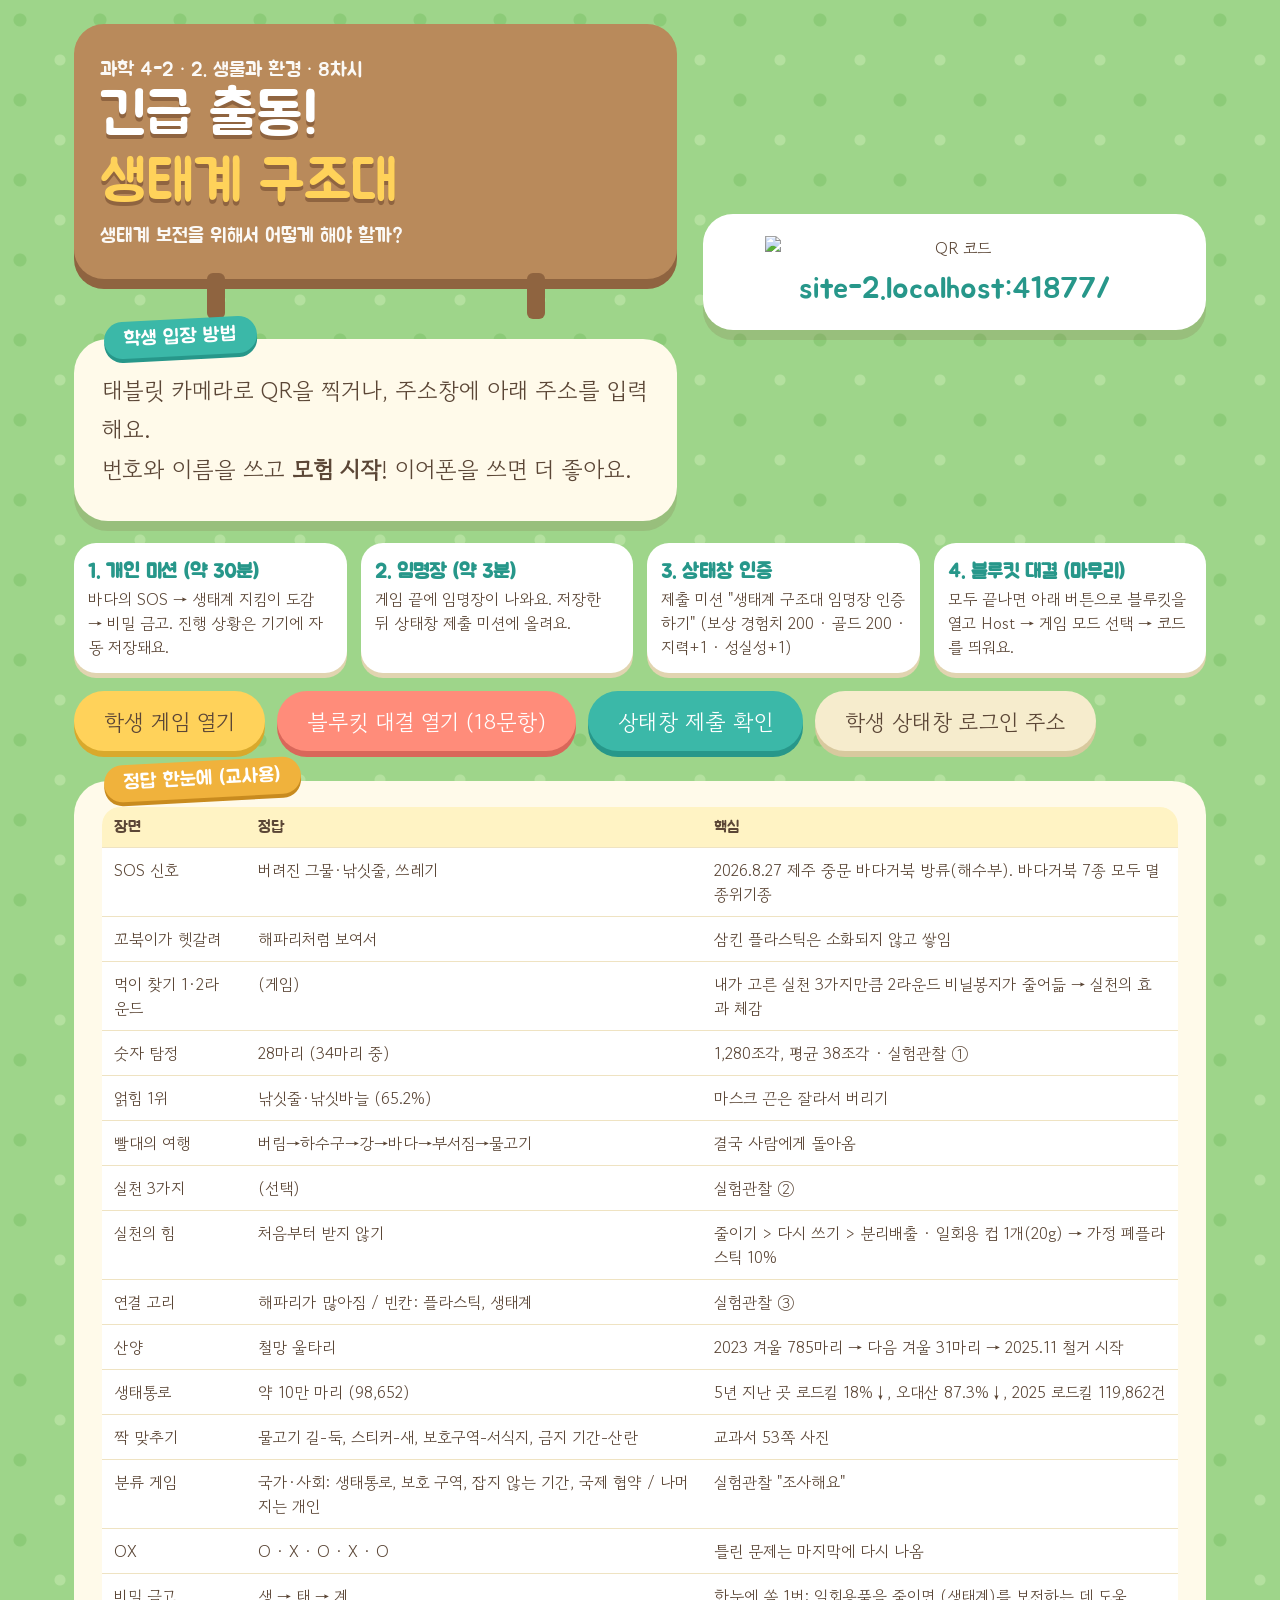
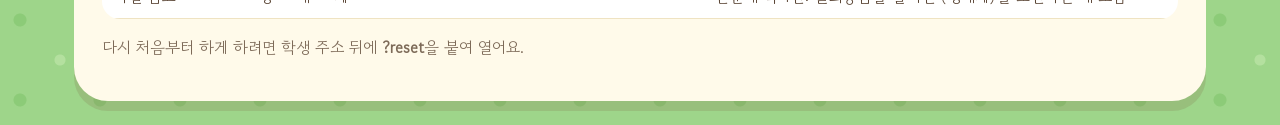
==== teacher.html @ cfd1a45f "Add files via upload" ====
<!doctype html>
<html lang="ko">
<head>
<meta charset="utf-8">
<meta name="viewport" content="width=device-width,initial-scale=1">
<title>선생님 화면 · 긴급 출동! 생태계 구조대</title>
<link rel="icon" href="img/mascot.webp">
<link href="https://fonts.googleapis.com/css2?family=Jua&family=Gowun+Dodum&display=swap" rel="stylesheet">
<link rel="stylesheet" href="style.css">
<style>
  .wrap{max-width:1180px;margin:0 auto;padding:24px}
  .hero{display:grid;grid-template-columns:1.2fr 1fr;gap:26px;align-items:center}
  @media (max-width:860px){.hero{grid-template-columns:1fr}}
  .qr{background:#fff;border-radius:30px;padding:22px;text-align:center;box-shadow:0 10px 0 rgba(120,90,60,.18)}
  .qr img{width:100%;max-width:380px;display:block;margin:0 auto}
  .url{font-family:'Jua';font-size:clamp(20px,2.6vw,30px);word-break:break-all;color:#27978a;margin-top:10px}
  .flow{display:grid;grid-template-columns:repeat(4,1fr);gap:14px;margin-top:22px}
  @media (max-width:860px){.flow{grid-template-columns:1fr 1fr}}
  .flow .step{font-size:16px}
  .links{display:flex;flex-wrap:wrap;gap:12px;margin-top:18px}
  .links a{text-decoration:none}
  table{width:100%;border-collapse:collapse;font-size:16px;background:#fff;border-radius:18px;overflow:hidden}
  td,th{padding:10px 12px;border-bottom:1px solid #efe3c2;text-align:left;vertical-align:top}
  th{background:#fff3c4;font-family:'Jua';font-weight:400}
</style>
</head>
<body>
<div class="wrap">
  <div class="hero">
    <div>
      <div class="sign" style="text-align:left"><div class="sub">과학 4-2 · 2. 생물과 환경 · 8차시</div><h1>긴급 출동!<br><span>생태계 구조대</span></h1><div class="sub">생태계 보전을 위해서 어떻게 해야 할까?</div></div>
      <div class="card" style="margin-top:60px">
        <div class="title-tag">학생 입장 방법</div>
        <p class="big">태블릿 카메라로 QR을 찍거나, 주소창에 아래 주소를 입력해요.<br>번호와 이름을 쓰고 <b>모험 시작</b>! 이어폰을 쓰면 더 좋아요.</p>
      </div>
    </div>
    <div class="qr"><img id="qr" alt="QR 코드"><div class="url" id="url"></div></div>
  </div>

  <div class="flow">
    <div class="step"><b>1. 개인 미션 (약 30분)</b>바다의 SOS → 생태계 지킴이 도감 → 비밀 금고. 진행 상황은 기기에 자동 저장돼요.</div>
    <div class="step"><b>2. 임명장 (약 3분)</b>게임 끝에 임명장이 나와요. 저장한 뒤 상태창 제출 미션에 올려요.</div>
    <div class="step"><b>3. 상태창 인증</b>제출 미션 "생태계 구조대 임명장 인증하기" (보상 경험치 200 · 골드 200 · 지력+1 · 성실성+1)</div>
    <div class="step"><b>4. 블루킷 대결 (마무리)</b>모두 끝나면 아래 버튼으로 블루킷을 열고 Host → 게임 모드 선택 → 코드를 띄워요.</div>
  </div>

  <div class="links">
    <a class="btn sun" href="./" target="_blank">학생 게임 열기</a>
    <a class="btn coral" href="https://dashboard.blooket.com/set/6ae7e2ef3340e034e8b9146b" target="_blank">블루킷 대결 열기 (18문항)</a>
    <a class="btn" href="https://statyou.kr/ko/classes/29db861d-0631-4c8f-b651-cbf28573e478/submission-missions" target="_blank">상태창 제출 확인</a>
    <a class="btn ghost" href="https://statyou.kr/ko/student-login" target="_blank">학생 상태창 로그인 주소</a>
  </div>

  <div class="card" style="margin-top:30px">
    <div class="title-tag gold">정답 한눈에 (교사용)</div>
    <table>
      <tr><th>장면</th><th>정답</th><th>핵심</th></tr>
      <tr><td>SOS 신호</td><td>버려진 그물·낚싯줄, 쓰레기</td><td>2026.8.27 제주 중문 바다거북 방류(해수부). 바다거북 7종 모두 멸종위기종</td></tr>
      <tr><td>꼬북이가 헷갈려</td><td>해파리처럼 보여서</td><td>삼킨 플라스틱은 소화되지 않고 쌓임</td></tr>
      <tr><td>먹이 찾기 1·2라운드</td><td>(게임)</td><td>내가 고른 실천 3가지만큼 2라운드 비닐봉지가 줄어듦 → 실천의 효과 체감</td></tr>
      <tr><td>숫자 탐정</td><td>28마리 (34마리 중)</td><td>1,280조각, 평균 38조각 · 실험관찰 ①</td></tr>
      <tr><td>얽힘 1위</td><td>낚싯줄·낚싯바늘 (65.2%)</td><td>마스크 끈은 잘라서 버리기</td></tr>
      <tr><td>빨대의 여행</td><td>버림→하수구→강→바다→부서짐→물고기</td><td>결국 사람에게 돌아옴</td></tr>
      <tr><td>실천 3가지</td><td>(선택)</td><td>실험관찰 ②</td></tr>
      <tr><td>실천의 힘</td><td>처음부터 받지 않기</td><td>줄이기 > 다시 쓰기 > 분리배출 · 일회용 컵 1개(20g) → 가정 폐플라스틱 10%</td></tr>
      <tr><td>연결 고리</td><td>해파리가 많아짐 / 빈칸: 플라스틱, 생태계</td><td>실험관찰 ③</td></tr>
      <tr><td>산양</td><td>철망 울타리</td><td>2023 겨울 785마리 → 다음 겨울 31마리 → 2025.11 철거 시작</td></tr>
      <tr><td>생태통로</td><td>약 10만 마리 (98,652)</td><td>5년 지난 곳 로드킬 18%↓, 오대산 87.3%↓, 2025 로드킬 119,862건</td></tr>
      <tr><td>짝 맞추기</td><td>물고기 길-둑, 스티커-새, 보호구역-서식지, 금지 기간-산란</td><td>교과서 53쪽 사진</td></tr>
      <tr><td>분류 게임</td><td>국가·사회: 생태통로, 보호 구역, 잡지 않는 기간, 국제 협약 / 나머지는 개인</td><td>실험관찰 "조사해요"</td></tr>
      <tr><td>OX</td><td>O · X · O · X · O</td><td>틀린 문제는 마지막에 다시 나옴</td></tr>
      <tr><td>비밀 금고</td><td>생 → 태 → 계</td><td>한눈에 쏙 1번: 일회용품을 줄이면 (생태계)를 보전하는 데 도움</td></tr>
    </table>
    <p class="hint">다시 처음부터 하게 하려면 학생 주소 뒤에 <b>?reset</b>을 붙여 열어요.</p>
  </div>
</div>
<script>
  const gameUrl = new URL('./', location.href).href;
  document.getElementById('url').textContent = gameUrl.replace(/^https?:\/\//, '');
  document.getElementById('qr').src = 'https://api.qrserver.com/v1/create-qr-code/?size=600x600&margin=10&data=' + encodeURIComponent(gameUrl);
</script>
</body>
</html>
---- style.css ----
:root{
  --grass:#9ed58a; --grass2:#8ccb78; --cream:#fffaea; --cream2:#f6eccd; --wood:#b98a5b; --wood2:#8f6440;
  --ink:#5b4636; --ink2:#7d6a58; --teal:#3bb8a8; --teal2:#27978a; --sky:#8fd6f0; --coral:#ff8c7a; --sun:#ffd25a;
  --leaf:#6cc070; --berry:#e86a8a; --lav:#b9a6e8; --shadow:0 6px 0 rgba(120,90,60,.18);
}
*{box-sizing:border-box;-webkit-tap-highlight-color:transparent}
html,body{margin:0;height:100%;font-family:'Gowun Dodum','Jua',system-ui,sans-serif;color:var(--ink);overscroll-behavior:none}
body{
  background-color:var(--grass);
  background-image:
    radial-gradient(circle at 20px 20px, var(--grass2) 6px, transparent 7px),
    radial-gradient(circle at 60px 60px, #b4e09f 5px, transparent 6px);
  background-size:80px 80px;
  animation:grassmove 40s linear infinite;
}
@keyframes grassmove{to{background-position:80px 80px,80px 80px}}
h1,h2,h3,.jua,button{font-family:'Jua',sans-serif;font-weight:400}
#app{min-height:100%;display:flex;flex-direction:column;align-items:center}
.hidden{display:none!important}

/* HUD */
#hud{position:sticky;top:0;z-index:20;width:100%;max-width:1100px;display:flex;gap:8px;justify-content:space-between;align-items:center;padding:10px 14px}
.pill{background:var(--cream);border-radius:999px;padding:7px 16px;box-shadow:var(--shadow);font-family:'Jua';font-size:18px;display:flex;gap:8px;align-items:center;border:none;color:var(--ink)}
.pill.name{margin-right:auto}
.pill.score b{color:var(--leaf);font-size:20px}
.keys i{font-style:normal;width:32px;height:32px;border-radius:50%;display:grid;place-items:center;background:#ece3c7;color:#b9a98a;font-size:18px}
.keys i.on{background:var(--sun);color:var(--ink);animation:pop .5s}
.btn-sound{cursor:pointer;font-size:20px}

/* stage */
#stage{width:100%;max-width:1100px;flex:1;padding:6px 14px 30px;position:relative}
.scene{animation:rise .45s cubic-bezier(.2,1.4,.4,1)}
@keyframes rise{from{opacity:0;transform:translateY(24px) scale(.98)}to{opacity:1;transform:none}}
@keyframes pop{0%{transform:scale(.4)}70%{transform:scale(1.2)}100%{transform:scale(1)}}
@keyframes shake{0%,100%{transform:translateX(0)}20%{transform:translateX(-10px)}40%{transform:translateX(10px)}60%{transform:translateX(-7px)}80%{transform:translateX(7px)}}
@keyframes bob{0%,100%{transform:translateY(0)}50%{transform:translateY(-8px)}}
@keyframes blink{50%{opacity:0}}
.shake{animation:shake .45s}

.card{background:var(--cream);border-radius:34px;padding:26px 28px;box-shadow:0 10px 0 rgba(120,90,60,.18);position:relative}
.card.paper{background:var(--cream) repeating-linear-gradient(0deg,transparent 0 38px,#efe3c2 38px 40px)}
.title-tag{position:absolute;top:-20px;left:30px;background:var(--teal);color:#fff;font-family:'Jua';font-size:20px;padding:6px 20px;border-radius:999px;transform:rotate(-3deg);box-shadow:0 4px 0 var(--teal2)}
.title-tag.coral{background:var(--coral);box-shadow:0 4px 0 #d9675a}
.title-tag.forest{background:var(--leaf);box-shadow:0 4px 0 #4f9b52}
.title-tag.gold{background:#f0b23c;box-shadow:0 4px 0 #c88b1f}
h2.q{font-size:clamp(22px,3vw,30px);line-height:1.45;margin:8px 0 14px}
p.big{font-size:clamp(18px,2.4vw,23px);line-height:1.7;margin:6px 0}
.hl{color:var(--coral)} .hl2{color:var(--teal2)} .hl3{color:#4f9b52}
.src{font-size:13px;color:var(--ink2);margin-top:10px}

.row{display:flex;gap:22px;align-items:stretch}
.col{flex:1;min-width:0}
@media (max-width:760px){.row{flex-direction:column}}
.pic{width:100%;border-radius:28px;display:block;box-shadow:0 8px 0 rgba(120,90,60,.15);object-fit:cover;background:#fff}
.pic.sq{aspect-ratio:1/1}

/* buttons */
.btn{cursor:pointer;border:none;border-radius:999px;padding:14px 30px;font-size:22px;background:var(--teal);color:#fff;box-shadow:0 6px 0 var(--teal2);transition:transform .08s}
.btn:active{transform:translateY(4px);box-shadow:0 2px 0 var(--teal2)}
.btn.sun{background:var(--sun);color:var(--ink);box-shadow:0 6px 0 #d9a92c}
.btn.coral{background:var(--coral);box-shadow:0 6px 0 #d9675a}
.btn.ghost{background:var(--cream2);color:var(--ink);box-shadow:0 6px 0 #d8c99e}
.btn.big{font-size:28px;padding:18px 44px}
.btn[disabled]{opacity:.45;pointer-events:none}
.next-row{display:flex;justify-content:flex-end;gap:12px;margin-top:18px;flex-wrap:wrap}

.opts{display:flex;flex-direction:column;gap:12px}
.opt{cursor:pointer;text-align:left;border:none;border-radius:24px;padding:16px 20px;font-size:clamp(18px,2.2vw,22px);background:#fff;color:var(--ink);box-shadow:0 5px 0 #e1d4b0;display:flex;gap:14px;align-items:center;font-family:'Jua'}
.opt .l{flex:none;width:40px;height:40px;border-radius:50%;display:grid;place-items:center;background:var(--sky);color:#fff;font-size:20px}
.opt:nth-child(2) .l{background:var(--coral)} .opt:nth-child(3) .l{background:var(--leaf)} .opt:nth-child(4) .l{background:var(--lav)}
.opt:hover{transform:translateY(-2px)}
.opt.right{background:#dff5d8;box-shadow:0 5px 0 #9fd18f}
.opt.wrong{background:#ffe1dc;box-shadow:0 5px 0 #f2a99d;opacity:.7}

/* dialog */
.talk{display:flex;align-items:flex-end;gap:10px;margin-top:10px;cursor:pointer;user-select:none}
.talk img.who{width:clamp(110px,18vw,190px);animation:bob 2.2s ease-in-out infinite;filter:drop-shadow(0 8px 0 rgba(0,0,0,.08))}
.bubble{flex:1;background:var(--cream);border-radius:46px 46px 46px 46px/40px 40px 40px 40px;padding:30px 34px 34px;position:relative;box-shadow:0 10px 0 rgba(120,90,60,.18);min-height:150px}
.bubble .nm{position:absolute;top:-18px;left:36px;background:var(--coral);color:#fff;font-family:'Jua';font-size:20px;padding:5px 20px;border-radius:999px;transform:rotate(-4deg)}
.bubble .tx{font-family:'Jua';font-size:clamp(21px,2.6vw,27px);line-height:1.6;min-height:2.4em}
.bubble .more{position:absolute;right:30px;bottom:12px;color:var(--coral);font-size:22px;animation:blink 1s infinite}
.scenebg{border-radius:34px;overflow:hidden;position:relative;box-shadow:0 10px 0 rgba(120,90,60,.18)}
.scenebg img{width:100%;display:block;max-height:46vh;object-fit:cover}

/* title */
.title-wrap{display:grid;grid-template-columns:1.1fr 1fr;gap:26px;align-items:center;margin-top:20px}
@media (max-width:760px){.title-wrap{grid-template-columns:1fr}}
.sign{background:var(--wood);border-radius:30px;padding:26px 26px 30px;color:#fff;box-shadow:0 10px 0 var(--wood2);position:relative;text-align:center}
.sign h1{font-size:clamp(34px,5vw,58px);margin:0;line-height:1.15;text-shadow:0 4px 0 var(--wood2)}
.sign h1 span{color:var(--sun)}
.sign .sub{font-family:'Jua';font-size:20px;opacity:.95;margin-top:8px}
.sign:before,.sign:after{content:'';position:absolute;bottom:-40px;width:18px;height:46px;background:var(--wood2);border-radius:6px}
.sign:before{left:22%}.sign:after{right:22%}
.form{margin-top:58px;display:flex;flex-direction:column;gap:12px}
.form label{font-family:'Jua';font-size:20px}
.form input,.form select,textarea{font-family:'Jua';font-size:22px;border:3px solid #e6d9b5;background:#fff;border-radius:20px;padding:12px 16px;color:var(--ink);outline:none;width:100%}
.form input:focus,textarea:focus{border-color:var(--teal)}
.hint{font-size:16px;color:var(--ink2)}

/* map */
.map{position:relative;border-radius:40px;overflow:hidden;box-shadow:0 10px 0 rgba(120,90,60,.18);background:#7fd3e8}
.map img{width:100%;display:block;opacity:.95;max-height:58vh;object-fit:cover}
.pin{position:absolute;transform:translate(-50%,-100%);cursor:pointer;border:none;background:none;text-align:center;font-family:'Jua'}
.pin .dot{width:76px;height:76px;border-radius:50%;display:grid;place-items:center;font-size:34px;background:var(--cream);box-shadow:0 6px 0 rgba(0,0,0,.18);margin:auto;border:5px solid #fff}
.pin .lb{margin-top:6px;background:var(--cream);padding:5px 14px;border-radius:999px;font-size:18px;box-shadow:0 4px 0 rgba(0,0,0,.12);white-space:nowrap;color:var(--ink)}
.pin.next .dot{animation:bob 1.2s infinite;border-color:var(--sun)}
.pin.lock{filter:grayscale(1);opacity:.6;pointer-events:none}
.pin.done .dot{background:var(--sun)}
.goal{margin:14px 0;background:var(--cream);border-radius:24px;padding:12px 20px;font-family:'Jua';font-size:20px;box-shadow:var(--shadow)}

/* arcade */
.arcade{position:relative;border-radius:30px;overflow:hidden;box-shadow:0 10px 0 rgba(120,90,60,.18);touch-action:none;background:linear-gradient(#9fe3ee,#3fb6cf)}
.arcade canvas{display:block;width:100%;height:auto}
.arcade .ahud{position:absolute;top:10px;left:12px;right:12px;display:flex;justify-content:space-between;pointer-events:none}
.arcade .ahud span{background:rgba(255,250,234,.92);border-radius:999px;padding:6px 14px;font-family:'Jua';font-size:20px}
.arcade .center{position:absolute;inset:0;display:grid;place-items:center;pointer-events:none}
.arcade .center b{font-family:'Jua';font-size:64px;color:#fff;text-shadow:0 5px 0 rgba(0,0,0,.2)}

/* sequence & grids */
.grid{display:grid;gap:14px}
.g2{grid-template-columns:repeat(2,1fr)} .g3{grid-template-columns:repeat(3,1fr)} .g4{grid-template-columns:repeat(4,1fr)} .g5{grid-template-columns:repeat(5,1fr)}
@media (max-width:760px){.g3,.g4,.g5{grid-template-columns:repeat(2,1fr)}}
.tile{position:relative;cursor:pointer;border-radius:22px;overflow:hidden;background:#fff;box-shadow:0 5px 0 #e1d4b0;border:4px solid transparent;transition:transform .1s}
.tile img{width:100%;display:block;aspect-ratio:16/10;object-fit:cover}
.tile .num{position:absolute;top:8px;left:8px;width:44px;height:44px;border-radius:50%;background:var(--sun);display:grid;place-items:center;font-family:'Jua';font-size:24px;box-shadow:0 3px 0 rgba(0,0,0,.15)}
.tile.sel{border-color:var(--sun);transform:scale(.97)}
.tile.bad{border-color:var(--coral)}
.tile.good{border-color:var(--leaf)}
.tile .cap{padding:8px 12px;font-family:'Jua';font-size:17px}
.chip{cursor:pointer;border:none;border-radius:20px;padding:14px 16px;background:#fff;box-shadow:0 5px 0 #e1d4b0;font-family:'Jua';font-size:19px;color:var(--ink);text-align:center;line-height:1.35}
.chip.on{background:var(--sun);box-shadow:0 5px 0 #d9a92c}
.chip.good{background:#dff5d8;box-shadow:0 5px 0 #9fd18f}
.chip.bad{background:#ffe1dc;box-shadow:0 5px 0 #f2a99d}
.chip.done{opacity:.35;pointer-events:none}

/* fact */
.stat{background:#fff;border-radius:26px;padding:18px;text-align:center;box-shadow:0 5px 0 #e1d4b0}
.stat b{display:block;font-family:'Jua';font-size:clamp(28px,4vw,42px);color:var(--coral)}
.stat span{font-size:17px;line-height:1.5}
.turtles{display:flex;gap:6px;flex-wrap:wrap;justify-content:center;margin:10px 0}
.turtles img{width:58px;border-radius:50%;padding:4px;background:#ffd9d3}
.turtles img.ok{background:#e4f3dc;filter:none}
.timeline{display:grid;grid-template-columns:repeat(4,1fr);gap:12px}
@media (max-width:760px){.timeline{grid-template-columns:1fr 1fr}}
.tl{background:#fff;border-radius:22px;padding:14px;box-shadow:0 5px 0 #e1d4b0;text-align:center}
.tl h4{margin:0 0 6px;font-family:'Jua';font-size:20px;color:var(--teal2)}
.tl p{margin:0;font-size:16px;line-height:1.5}

/* flip */
.flip{perspective:900px;cursor:pointer;height:240px}
.flip .in{position:relative;width:100%;height:100%;transition:transform .6s;transform-style:preserve-3d}
.flip.open .in{transform:rotateY(180deg)}
.flip .f,.flip .b{position:absolute;inset:0;backface-visibility:hidden;border-radius:26px;display:flex;flex-direction:column;align-items:center;justify-content:center;padding:14px;text-align:center;box-shadow:0 6px 0 rgba(120,90,60,.18)}
.flip .f{background:var(--wood);color:#fff;font-family:'Jua';font-size:26px}
.flip .b{background:var(--cream);transform:rotateY(180deg)}
.flip .b b{font-family:'Jua';font-size:22px;color:#4f9b52}
.flip .b p{font-size:16px;line-height:1.5;margin:6px 0 0}

/* bins */
.bins{display:grid;grid-template-columns:1fr 1fr;gap:16px;margin-top:14px}
.bin{border:none;cursor:pointer;border-radius:30px;padding:22px;font-family:'Jua';font-size:26px;color:#fff;box-shadow:0 7px 0 rgba(0,0,0,.18)}
.bin.me{background:var(--teal)} .bin.gov{background:var(--leaf)}
.bin small{display:block;font-size:16px;opacity:.9}
.sortcard{margin:10px auto 0;max-width:520px;background:#fff;border-radius:28px;padding:26px;text-align:center;font-family:'Jua';font-size:30px;box-shadow:0 7px 0 #e1d4b0}

/* OX */
.ox{display:grid;grid-template-columns:1fr 1fr;gap:18px;margin-top:16px}
.ox button{border:none;cursor:pointer;border-radius:36px;font-family:'Jua';font-size:84px;color:#fff;padding:10px}
.ox .o{background:var(--teal);box-shadow:0 8px 0 var(--teal2)} .ox .x{background:var(--coral);box-shadow:0 8px 0 #d9675a}
.tbar{height:14px;background:#efe3c2;border-radius:999px;overflow:hidden;margin-top:10px}
.tbar i{display:block;height:100%;background:var(--sun);width:100%;transition:width linear}

/* vault */
.vault{display:grid;grid-template-columns:1fr 1fr;gap:20px;align-items:center}
@media (max-width:760px){.vault{grid-template-columns:1fr}}
.slots{display:flex;gap:12px;justify-content:center;margin:10px 0 18px}
.slots i{font-style:normal;width:82px;height:82px;border-radius:22px;border:4px dashed #d8c99e;display:grid;place-items:center;font-family:'Jua';font-size:46px;background:#fff}
.slots i.on{border:4px solid var(--sun);background:#fff4cc;animation:pop .4s}
.pad{display:grid;grid-template-columns:repeat(3,1fr);gap:12px}
.pad button{border:none;cursor:pointer;border-radius:22px;font-family:'Jua';font-size:44px;padding:14px 0;background:#fff;color:var(--ink);box-shadow:0 6px 0 #e1d4b0}

/* fence */
.fence-stage{position:relative;border-radius:30px;overflow:hidden;box-shadow:0 10px 0 rgba(120,90,60,.18)}
.fence-stage>img.bg{width:100%;display:block;max-height:52vh;object-fit:cover}
.fence{position:absolute;right:8%;top:18%;bottom:6%;width:22%;display:grid;grid-template-rows:repeat(3,1fr);gap:4px;cursor:pointer}
.fence div{background:repeating-linear-gradient(45deg,rgba(90,90,90,.9) 0 3px,transparent 3px 14px),repeating-linear-gradient(-45deg,rgba(90,90,90,.9) 0 3px,transparent 3px 14px);border:5px solid #8a7b6a;border-radius:8px;transition:transform .5s,opacity .5s}
.fence div.cut{transform:translateY(40px) rotate(20deg);opacity:0}
.goral{position:absolute;left:10%;bottom:8%;width:22%;transition:left 2.4s ease-in-out}
.goral.go{left:70%}

/* bridge */
.road{position:relative;height:300px;border-radius:30px;overflow:hidden;background:linear-gradient(#bfe8a3 0 38%,#8d8d95 38% 62%,#bfe8a3 62%);box-shadow:0 10px 0 rgba(120,90,60,.18)}
.road .lane{position:absolute;left:0;right:0;top:49%;height:6px;background:repeating-linear-gradient(90deg,#fff 0 40px,transparent 40px 80px)}
.car{position:absolute;font-size:46px;top:40%;animation:drive 2.6s linear infinite}
@keyframes drive{from{left:-12%}to{left:110%}}
.animals{position:absolute;bottom:4%;left:0;right:0;display:flex;justify-content:center;gap:16px;font-size:50px;transition:bottom 2.5s}
.animals.cross{bottom:72%}
.ecobridge{position:absolute;left:50%;top:-4%;transform:translateX(-50%) scaleY(0);transform-origin:top;width:44%;height:108%;background:linear-gradient(90deg,#7cc56f,#9fd88a,#7cc56f);border-left:10px solid #8f6440;border-right:10px solid #8f6440;transition:transform 1s cubic-bezier(.3,1.5,.5,1);display:grid;place-items:center;font-size:30px}
.ecobridge.up{transform:translateX(-50%) scaleY(1)}

/* match */
.match{display:grid;grid-template-columns:1fr 1fr;gap:14px}

/* certificate */
#certImg{width:100%;border-radius:20px;box-shadow:0 8px 0 rgba(120,90,60,.18)}
.steps{display:grid;grid-template-columns:repeat(3,1fr);gap:12px;margin-top:14px}
@media (max-width:760px){.steps{grid-template-columns:1fr}}
.step{background:#fff;border-radius:22px;padding:14px;box-shadow:0 5px 0 #e1d4b0;font-size:17px;line-height:1.5}
.step b{font-family:'Jua';color:var(--teal2);font-size:20px;display:block}

#wipe{position:fixed;inset:0;pointer-events:none;z-index:50;background:var(--cream);clip-path:circle(0% at 50% 50%);transition:clip-path .45s ease-in-out}
#wipe.on{clip-path:circle(150% at 50% 50%)}
#toast{position:fixed;left:50%;top:80px;transform:translateX(-50%) translateY(-30px);opacity:0;z-index:60;background:var(--cream);border-radius:999px;padding:10px 24px;font-family:'Jua';font-size:22px;box-shadow:var(--shadow);transition:.35s}
#toast.on{opacity:1;transform:translateX(-50%) translateY(0)}
#confetti{position:fixed;inset:0;pointer-events:none;z-index:55;width:100vw;height:100vh}
.bigkey{font-family:'Jua';font-size:160px;width:240px;height:240px;margin:10px auto;border-radius:50%;display:grid;place-items:center;background:var(--sun);box-shadow:0 12px 0 #d9a92c;animation:pop .7s}

.stage3d{position:relative;border-radius:30px;overflow:hidden;box-shadow:0 10px 0 rgba(120,90,60,.18);background:#bfe9ff;touch-action:none;cursor:pointer}
.badge3d{position:absolute;top:12px;left:50%;transform:translateX(-50%);z-index:2;background:rgba(255,250,234,.95);border-radius:999px;padding:8px 20px;font-family:'Jua';font-size:20px;box-shadow:0 4px 0 rgba(0,0,0,.12);white-space:nowrap;pointer-events:none}
.badge3d b{color:#ff8c7a}
img.hi{height:26px;vertical-align:middle}
.bin img{height:90px;display:block;margin:0 auto 6px;filter:drop-shadow(0 5px 0 rgba(0,0,0,.15))}
.pin .dot img{width:62px;height:62px;object-fit:cover;object-position:50% 12%;border-radius:50%}
.flip .f{gap:6px}
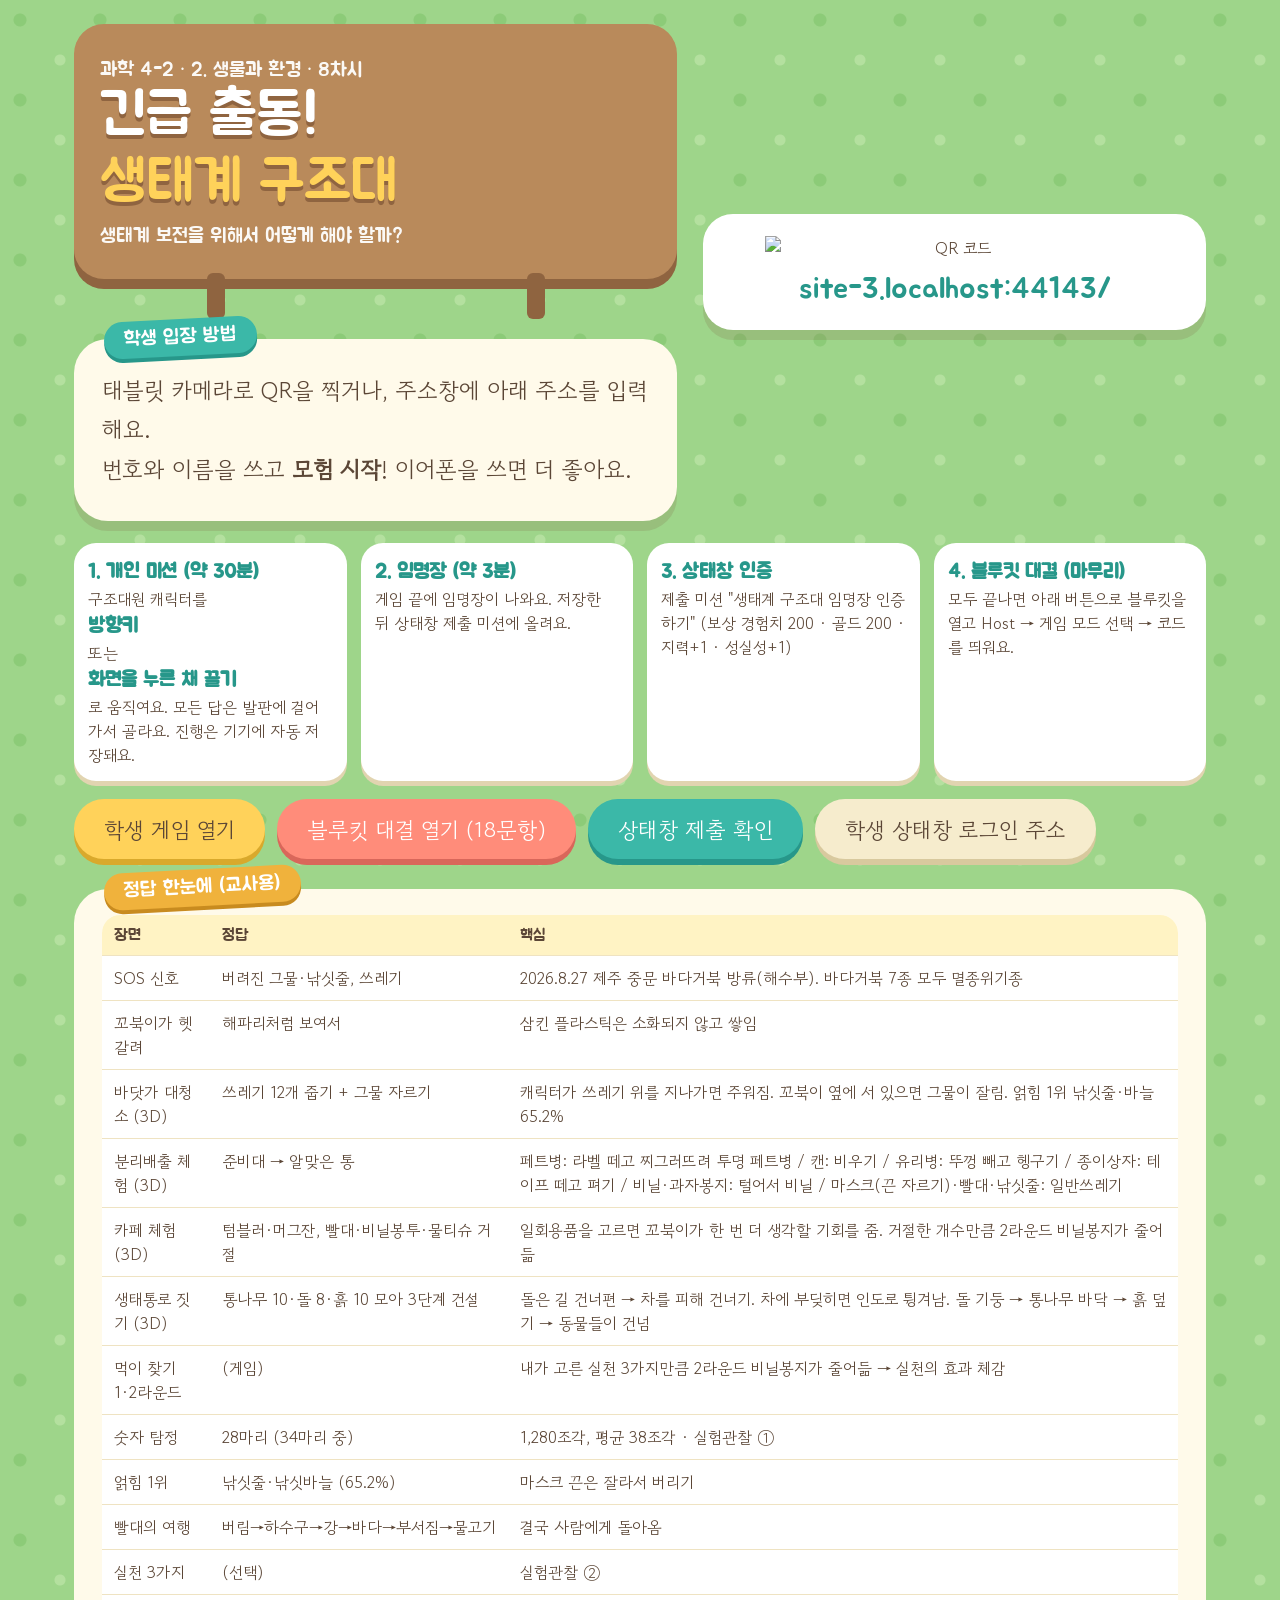
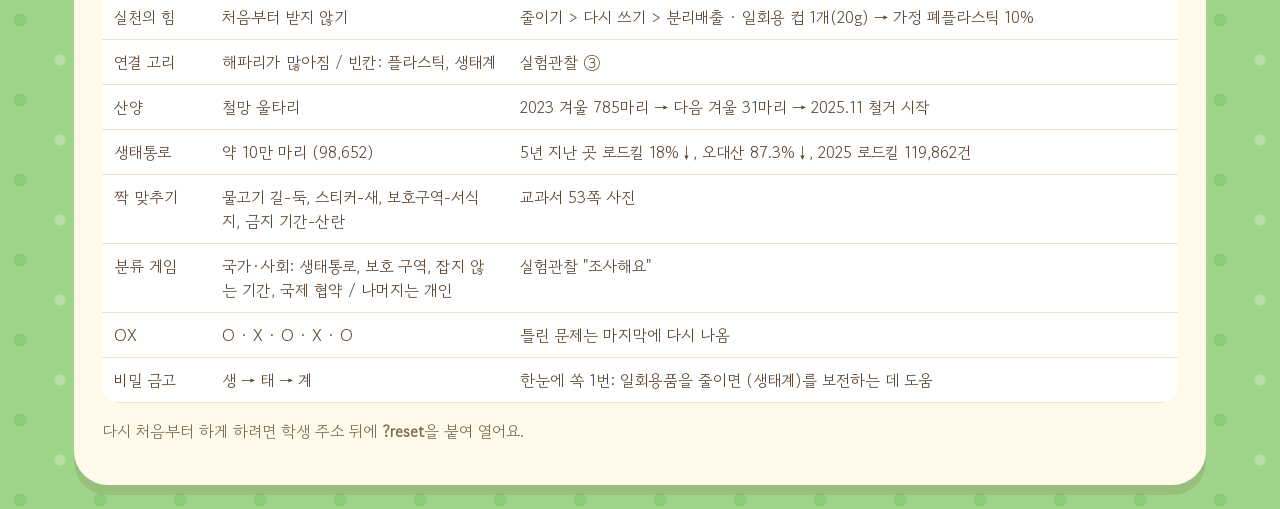
==== commit 949e9474: "Add files via upload" ====
--- a/teacher.html
+++ b/teacher.html
@@ -1,83 +1,87 @@
-<!doctype html>
-<html lang="ko">
-<head>
-<meta charset="utf-8">
-<meta name="viewport" content="width=device-width,initial-scale=1">
-<title>선생님 화면 · 긴급 출동! 생태계 구조대</title>
-<link rel="icon" href="img/mascot.webp">
-<link href="https://fonts.googleapis.com/css2?family=Jua&family=Gowun+Dodum&display=swap" rel="stylesheet">
-<link rel="stylesheet" href="style.css">
-<style>
-  .wrap{max-width:1180px;margin:0 auto;padding:24px}
-  .hero{display:grid;grid-template-columns:1.2fr 1fr;gap:26px;align-items:center}
-  @media (max-width:860px){.hero{grid-template-columns:1fr}}
-  .qr{background:#fff;border-radius:30px;padding:22px;text-align:center;box-shadow:0 10px 0 rgba(120,90,60,.18)}
-  .qr img{width:100%;max-width:380px;display:block;margin:0 auto}
-  .url{font-family:'Jua';font-size:clamp(20px,2.6vw,30px);word-break:break-all;color:#27978a;margin-top:10px}
-  .flow{display:grid;grid-template-columns:repeat(4,1fr);gap:14px;margin-top:22px}
-  @media (max-width:860px){.flow{grid-template-columns:1fr 1fr}}
-  .flow .step{font-size:16px}
-  .links{display:flex;flex-wrap:wrap;gap:12px;margin-top:18px}
-  .links a{text-decoration:none}
-  table{width:100%;border-collapse:collapse;font-size:16px;background:#fff;border-radius:18px;overflow:hidden}
-  td,th{padding:10px 12px;border-bottom:1px solid #efe3c2;text-align:left;vertical-align:top}
-  th{background:#fff3c4;font-family:'Jua';font-weight:400}
-</style>
-</head>
-<body>
-<div class="wrap">
-  <div class="hero">
-    <div>
-      <div class="sign" style="text-align:left"><div class="sub">과학 4-2 · 2. 생물과 환경 · 8차시</div><h1>긴급 출동!<br><span>생태계 구조대</span></h1><div class="sub">생태계 보전을 위해서 어떻게 해야 할까?</div></div>
-      <div class="card" style="margin-top:60px">
-        <div class="title-tag">학생 입장 방법</div>
-        <p class="big">태블릿 카메라로 QR을 찍거나, 주소창에 아래 주소를 입력해요.<br>번호와 이름을 쓰고 <b>모험 시작</b>! 이어폰을 쓰면 더 좋아요.</p>
-      </div>
-    </div>
-    <div class="qr"><img id="qr" alt="QR 코드"><div class="url" id="url"></div></div>
-  </div>
-
-  <div class="flow">
-    <div class="step"><b>1. 개인 미션 (약 30분)</b>바다의 SOS → 생태계 지킴이 도감 → 비밀 금고. 진행 상황은 기기에 자동 저장돼요.</div>
-    <div class="step"><b>2. 임명장 (약 3분)</b>게임 끝에 임명장이 나와요. 저장한 뒤 상태창 제출 미션에 올려요.</div>
-    <div class="step"><b>3. 상태창 인증</b>제출 미션 "생태계 구조대 임명장 인증하기" (보상 경험치 200 · 골드 200 · 지력+1 · 성실성+1)</div>
-    <div class="step"><b>4. 블루킷 대결 (마무리)</b>모두 끝나면 아래 버튼으로 블루킷을 열고 Host → 게임 모드 선택 → 코드를 띄워요.</div>
-  </div>
-
-  <div class="links">
-    <a class="btn sun" href="./" target="_blank">학생 게임 열기</a>
-    <a class="btn coral" href="https://dashboard.blooket.com/set/6ae7e2ef3340e034e8b9146b" target="_blank">블루킷 대결 열기 (18문항)</a>
-    <a class="btn" href="https://statyou.kr/ko/classes/29db861d-0631-4c8f-b651-cbf28573e478/submission-missions" target="_blank">상태창 제출 확인</a>
-    <a class="btn ghost" href="https://statyou.kr/ko/student-login" target="_blank">학생 상태창 로그인 주소</a>
-  </div>
-
-  <div class="card" style="margin-top:30px">
-    <div class="title-tag gold">정답 한눈에 (교사용)</div>
-    <table>
-      <tr><th>장면</th><th>정답</th><th>핵심</th></tr>
-      <tr><td>SOS 신호</td><td>버려진 그물·낚싯줄, 쓰레기</td><td>2026.8.27 제주 중문 바다거북 방류(해수부). 바다거북 7종 모두 멸종위기종</td></tr>
-      <tr><td>꼬북이가 헷갈려</td><td>해파리처럼 보여서</td><td>삼킨 플라스틱은 소화되지 않고 쌓임</td></tr>
-      <tr><td>먹이 찾기 1·2라운드</td><td>(게임)</td><td>내가 고른 실천 3가지만큼 2라운드 비닐봉지가 줄어듦 → 실천의 효과 체감</td></tr>
-      <tr><td>숫자 탐정</td><td>28마리 (34마리 중)</td><td>1,280조각, 평균 38조각 · 실험관찰 ①</td></tr>
-      <tr><td>얽힘 1위</td><td>낚싯줄·낚싯바늘 (65.2%)</td><td>마스크 끈은 잘라서 버리기</td></tr>
-      <tr><td>빨대의 여행</td><td>버림→하수구→강→바다→부서짐→물고기</td><td>결국 사람에게 돌아옴</td></tr>
-      <tr><td>실천 3가지</td><td>(선택)</td><td>실험관찰 ②</td></tr>
-      <tr><td>실천의 힘</td><td>처음부터 받지 않기</td><td>줄이기 > 다시 쓰기 > 분리배출 · 일회용 컵 1개(20g) → 가정 폐플라스틱 10%</td></tr>
-      <tr><td>연결 고리</td><td>해파리가 많아짐 / 빈칸: 플라스틱, 생태계</td><td>실험관찰 ③</td></tr>
-      <tr><td>산양</td><td>철망 울타리</td><td>2023 겨울 785마리 → 다음 겨울 31마리 → 2025.11 철거 시작</td></tr>
-      <tr><td>생태통로</td><td>약 10만 마리 (98,652)</td><td>5년 지난 곳 로드킬 18%↓, 오대산 87.3%↓, 2025 로드킬 119,862건</td></tr>
-      <tr><td>짝 맞추기</td><td>물고기 길-둑, 스티커-새, 보호구역-서식지, 금지 기간-산란</td><td>교과서 53쪽 사진</td></tr>
-      <tr><td>분류 게임</td><td>국가·사회: 생태통로, 보호 구역, 잡지 않는 기간, 국제 협약 / 나머지는 개인</td><td>실험관찰 "조사해요"</td></tr>
-      <tr><td>OX</td><td>O · X · O · X · O</td><td>틀린 문제는 마지막에 다시 나옴</td></tr>
-      <tr><td>비밀 금고</td><td>생 → 태 → 계</td><td>한눈에 쏙 1번: 일회용품을 줄이면 (생태계)를 보전하는 데 도움</td></tr>
-    </table>
-    <p class="hint">다시 처음부터 하게 하려면 학생 주소 뒤에 <b>?reset</b>을 붙여 열어요.</p>
-  </div>
-</div>
-<script>
-  const gameUrl = new URL('./', location.href).href;
-  document.getElementById('url').textContent = gameUrl.replace(/^https?:\/\//, '');
-  document.getElementById('qr').src = 'https://api.qrserver.com/v1/create-qr-code/?size=600x600&margin=10&data=' + encodeURIComponent(gameUrl);
-</script>
-</body>
-</html>
+<!doctype html>
+<html lang="ko">
+<head>
+<meta charset="utf-8">
+<meta name="viewport" content="width=device-width,initial-scale=1">
+<title>선생님 화면 · 긴급 출동! 생태계 구조대</title>
+<link rel="icon" href="img/mascot.webp">
+<link href="https://fonts.googleapis.com/css2?family=Jua&family=Gowun+Dodum&display=swap" rel="stylesheet">
+<link rel="stylesheet" href="style.css">
+<style>
+  .wrap{max-width:1180px;margin:0 auto;padding:24px}
+  .hero{display:grid;grid-template-columns:1.2fr 1fr;gap:26px;align-items:center}
+  @media (max-width:860px){.hero{grid-template-columns:1fr}}
+  .qr{background:#fff;border-radius:30px;padding:22px;text-align:center;box-shadow:0 10px 0 rgba(120,90,60,.18)}
+  .qr img{width:100%;max-width:380px;display:block;margin:0 auto}
+  .url{font-family:'Jua';font-size:clamp(20px,2.6vw,30px);word-break:break-all;color:#27978a;margin-top:10px}
+  .flow{display:grid;grid-template-columns:repeat(4,1fr);gap:14px;margin-top:22px}
+  @media (max-width:860px){.flow{grid-template-columns:1fr 1fr}}
+  .flow .step{font-size:16px}
+  .links{display:flex;flex-wrap:wrap;gap:12px;margin-top:18px}
+  .links a{text-decoration:none}
+  table{width:100%;border-collapse:collapse;font-size:16px;background:#fff;border-radius:18px;overflow:hidden}
+  td,th{padding:10px 12px;border-bottom:1px solid #efe3c2;text-align:left;vertical-align:top}
+  th{background:#fff3c4;font-family:'Jua';font-weight:400}
+</style>
+</head>
+<body>
+<div class="wrap">
+  <div class="hero">
+    <div>
+      <div class="sign" style="text-align:left"><div class="sub">과학 4-2 · 2. 생물과 환경 · 8차시</div><h1>긴급 출동!<br><span>생태계 구조대</span></h1><div class="sub">생태계 보전을 위해서 어떻게 해야 할까?</div></div>
+      <div class="card" style="margin-top:60px">
+        <div class="title-tag">학생 입장 방법</div>
+        <p class="big">태블릿 카메라로 QR을 찍거나, 주소창에 아래 주소를 입력해요.<br>번호와 이름을 쓰고 <b>모험 시작</b>! 이어폰을 쓰면 더 좋아요.</p>
+      </div>
+    </div>
+    <div class="qr"><img id="qr" alt="QR 코드"><div class="url" id="url"></div></div>
+  </div>
+
+  <div class="flow">
+    <div class="step"><b>1. 개인 미션 (약 30분)</b>구조대원 캐릭터를 <b>방향키</b> 또는 <b>화면을 누른 채 끌기</b>로 움직여요. 모든 답은 발판에 걸어가서 골라요. 진행은 기기에 자동 저장돼요.</div>
+    <div class="step"><b>2. 임명장 (약 3분)</b>게임 끝에 임명장이 나와요. 저장한 뒤 상태창 제출 미션에 올려요.</div>
+    <div class="step"><b>3. 상태창 인증</b>제출 미션 "생태계 구조대 임명장 인증하기" (보상 경험치 200 · 골드 200 · 지력+1 · 성실성+1)</div>
+    <div class="step"><b>4. 블루킷 대결 (마무리)</b>모두 끝나면 아래 버튼으로 블루킷을 열고 Host → 게임 모드 선택 → 코드를 띄워요.</div>
+  </div>
+
+  <div class="links">
+    <a class="btn sun" href="./" target="_blank">학생 게임 열기</a>
+    <a class="btn coral" href="https://dashboard.blooket.com/set/6ae7e2ef3340e034e8b9146b" target="_blank">블루킷 대결 열기 (18문항)</a>
+    <a class="btn" href="https://statyou.kr/ko/classes/29db861d-0631-4c8f-b651-cbf28573e478/submission-missions" target="_blank">상태창 제출 확인</a>
+    <a class="btn ghost" href="https://statyou.kr/ko/student-login" target="_blank">학생 상태창 로그인 주소</a>
+  </div>
+
+  <div class="card" style="margin-top:30px">
+    <div class="title-tag gold">정답 한눈에 (교사용)</div>
+    <table>
+      <tr><th>장면</th><th>정답</th><th>핵심</th></tr>
+      <tr><td>SOS 신호</td><td>버려진 그물·낚싯줄, 쓰레기</td><td>2026.8.27 제주 중문 바다거북 방류(해수부). 바다거북 7종 모두 멸종위기종</td></tr>
+      <tr><td>꼬북이가 헷갈려</td><td>해파리처럼 보여서</td><td>삼킨 플라스틱은 소화되지 않고 쌓임</td></tr>
+      <tr><td>바닷가 대청소 (3D)</td><td>쓰레기 12개 줍기 + 그물 자르기</td><td>캐릭터가 쓰레기 위를 지나가면 주워짐. 꼬북이 옆에 서 있으면 그물이 잘림. 얽힘 1위 낚싯줄·바늘 65.2%</td></tr>
+      <tr><td>분리배출 체험 (3D)</td><td>준비대 → 알맞은 통</td><td>페트병: 라벨 떼고 찌그러뜨려 투명 페트병 / 캔: 비우기 / 유리병: 뚜껑 빼고 헹구기 / 종이상자: 테이프 떼고 펴기 / 비닐·과자봉지: 털어서 비닐 / 마스크(끈 자르기)·빨대·낚싯줄: 일반쓰레기</td></tr>
+      <tr><td>카페 체험 (3D)</td><td>텀블러·머그잔, 빨대·비닐봉투·물티슈 거절</td><td>일회용품을 고르면 꼬북이가 한 번 더 생각할 기회를 줌. 거절한 개수만큼 2라운드 비닐봉지가 줄어듦</td></tr>
+      <tr><td>생태통로 짓기 (3D)</td><td>통나무 10·돌 8·흙 10 모아 3단계 건설</td><td>돌은 길 건너편 → 차를 피해 건너기. 차에 부딪히면 인도로 튕겨남. 돌 기둥 → 통나무 바닥 → 흙 덮기 → 동물들이 건넘</td></tr>
+      <tr><td>먹이 찾기 1·2라운드</td><td>(게임)</td><td>내가 고른 실천 3가지만큼 2라운드 비닐봉지가 줄어듦 → 실천의 효과 체감</td></tr>
+      <tr><td>숫자 탐정</td><td>28마리 (34마리 중)</td><td>1,280조각, 평균 38조각 · 실험관찰 ①</td></tr>
+      <tr><td>얽힘 1위</td><td>낚싯줄·낚싯바늘 (65.2%)</td><td>마스크 끈은 잘라서 버리기</td></tr>
+      <tr><td>빨대의 여행</td><td>버림→하수구→강→바다→부서짐→물고기</td><td>결국 사람에게 돌아옴</td></tr>
+      <tr><td>실천 3가지</td><td>(선택)</td><td>실험관찰 ②</td></tr>
+      <tr><td>실천의 힘</td><td>처음부터 받지 않기</td><td>줄이기 > 다시 쓰기 > 분리배출 · 일회용 컵 1개(20g) → 가정 폐플라스틱 10%</td></tr>
+      <tr><td>연결 고리</td><td>해파리가 많아짐 / 빈칸: 플라스틱, 생태계</td><td>실험관찰 ③</td></tr>
+      <tr><td>산양</td><td>철망 울타리</td><td>2023 겨울 785마리 → 다음 겨울 31마리 → 2025.11 철거 시작</td></tr>
+      <tr><td>생태통로</td><td>약 10만 마리 (98,652)</td><td>5년 지난 곳 로드킬 18%↓, 오대산 87.3%↓, 2025 로드킬 119,862건</td></tr>
+      <tr><td>짝 맞추기</td><td>물고기 길-둑, 스티커-새, 보호구역-서식지, 금지 기간-산란</td><td>교과서 53쪽 사진</td></tr>
+      <tr><td>분류 게임</td><td>국가·사회: 생태통로, 보호 구역, 잡지 않는 기간, 국제 협약 / 나머지는 개인</td><td>실험관찰 "조사해요"</td></tr>
+      <tr><td>OX</td><td>O · X · O · X · O</td><td>틀린 문제는 마지막에 다시 나옴</td></tr>
+      <tr><td>비밀 금고</td><td>생 → 태 → 계</td><td>한눈에 쏙 1번: 일회용품을 줄이면 (생태계)를 보전하는 데 도움</td></tr>
+    </table>
+    <p class="hint">다시 처음부터 하게 하려면 학생 주소 뒤에 <b>?reset</b>을 붙여 열어요.</p>
+  </div>
+</div>
+<script>
+  const gameUrl = new URL('./', location.href).href;
+  document.getElementById('url').textContent = gameUrl.replace(/^https?:\/\//, '');
+  document.getElementById('qr').src = 'https://api.qrserver.com/v1/create-qr-code/?size=600x600&margin=10&data=' + encodeURIComponent(gameUrl);
+</script>
+</body>
+</html>
--- a/style.css
+++ b/style.css
@@ -222,3 +222,59 @@
 .bin img{height:90px;display:block;margin:0 auto 6px;filter:drop-shadow(0 5px 0 rgba(0,0,0,.15))}
 .pin .dot img{width:62px;height:62px;object-fit:cover;object-position:50% 12%;border-radius:50%}
 .flip .f{gap:6px}
+
+.inv{position:absolute;top:10px;left:10px;right:10px;display:flex;gap:8px;justify-content:center;z-index:2;pointer-events:none;flex-wrap:wrap}
+.iv{background:rgba(255,250,234,.95);border-radius:999px;padding:6px 14px;font-family:'Jua';font-size:19px;box-shadow:0 4px 0 rgba(0,0,0,.12);display:flex;align-items:center;gap:6px}
+.iv i{width:18px;height:18px;border-radius:5px;display:inline-block}
+.iv em{font-style:normal;opacity:.6}
+.iv.full{background:#dff5d8}
+.rc-wrap{display:grid;place-items:center;margin:8px 0}
+.rc-item{background:#fff;border-radius:30px;padding:16px 26px;text-align:center;box-shadow:0 6px 0 #e1d4b0;min-width:300px}
+.rc-img{height:170px;display:block;margin:0 auto;filter:drop-shadow(0 6px 0 rgba(0,0,0,.1))}
+.rc-name{font-size:26px;margin:6px 0}
+.rc-prep{display:flex;gap:10px;justify-content:center;flex-wrap:wrap}
+.rc-prep .btn{font-size:19px;padding:10px 20px}
+.rc-bins{display:grid;grid-template-columns:repeat(6,1fr);gap:10px;margin-top:14px}
+@media (max-width:760px){.rc-bins{grid-template-columns:repeat(3,1fr)}}
+.rc-bin{border:none;cursor:pointer;background:var(--c);border-radius:18px 18px 26px 26px;height:118px;position:relative;box-shadow:0 7px 0 rgba(0,0,0,.18);font-family:'Jua';font-size:19px;color:#fff;text-shadow:0 2px 0 rgba(0,0,0,.2);display:flex;align-items:flex-end;justify-content:center;padding-bottom:14px;transition:.2s}
+.rc-bin .lid{position:absolute;top:-8px;left:-4px;right:-4px;height:22px;border-radius:12px;background:var(--c);filter:brightness(.85)}
+.rc-bin.off{opacity:.45}
+.cafe{position:relative;border-radius:26px;overflow:hidden;box-shadow:0 8px 0 rgba(120,90,60,.18)}
+.cafe-bg{width:100%;display:block;max-height:44vh;object-fit:cover;object-position:50% 40%}
+.cafe-owl{position:absolute;left:50%;bottom:4%;height:58%;transform:translateX(-50%);filter:drop-shadow(0 8px 0 rgba(0,0,0,.15));animation:bob 2.4s ease-in-out infinite}
+.cafe-tray{position:absolute;right:12px;top:12px;background:rgba(255,250,234,.95);border-radius:20px;padding:8px 12px;min-width:150px;box-shadow:0 4px 0 rgba(0,0,0,.12)}
+.tray-items{display:flex;flex-wrap:wrap;gap:6px;margin-top:4px;max-width:240px}
+.ti{display:flex;flex-direction:column;align-items:center;font-family:'Jua';font-size:13px}
+.ti img{height:44px}
+.ti.off{color:#4f9b52}
+.cafe-meter{position:absolute;left:12px;top:12px;background:rgba(255,250,234,.95);border-radius:20px;padding:8px 16px;text-align:center;box-shadow:0 4px 0 rgba(0,0,0,.12)}
+.cafe-meter b{display:block;font-family:'Jua';font-size:36px;color:#4f9b52}
+.done-pp{background:#6cc070!important;box-shadow:0 6px 0 #4f9b52!important}
+.ti.off{position:relative}.ti.off img{opacity:.45}.ti.off::after{content:'';position:absolute;left:4px;right:4px;top:22px;height:4px;background:#e0453a;transform:rotate(-30deg);border-radius:4px}
+
+.joy{position:absolute;left:16px;bottom:16px;width:128px;height:128px;border-radius:50%;background:rgba(255,250,234,.55);border:4px solid rgba(255,255,255,.9);z-index:3;touch-action:none;box-shadow:0 6px 0 rgba(0,0,0,.12)}
+.joy .knob{position:absolute;left:50%;top:50%;width:56px;height:56px;margin:-28px 0 0 -28px;border-radius:50%;background:#ffd25a;box-shadow:0 5px 0 #d9a92c}
+.joy span{position:absolute;bottom:-24px;left:-20px;right:-20px;text-align:center;font-family:'Jua';font-size:13px;color:#5b4636;text-shadow:0 1px 0 #fff;pointer-events:none}
+.joy.on{background:rgba(255,250,234,.8)}
+.pop3d{position:absolute;left:50%;top:38%;transform:translate(-50%,-50%);font-family:'Jua';font-size:34px;text-shadow:0 3px 0 #fff,0 -2px 0 #fff,2px 0 0 #fff,-2px 0 0 #fff;pointer-events:none;z-index:4;animation:popup 1.1s ease-out forwards;white-space:nowrap}
+@keyframes popup{0%{opacity:0;transform:translate(-50%,-30%) scale(.6)}20%{opacity:1;transform:translate(-50%,-50%) scale(1.1)}100%{opacity:0;transform:translate(-50%,-130%) scale(1)}}
+.cutbar{position:absolute;left:50%;bottom:22px;transform:translateX(-50%);width:260px;height:30px;border-radius:999px;background:rgba(255,250,234,.95);overflow:hidden;z-index:3;align-items:center;justify-content:center;box-shadow:0 4px 0 rgba(0,0,0,.12)}
+.cutbar i{position:absolute;left:0;top:0;bottom:0;width:0;background:#8fd16a}
+.cutbar span{position:relative;font-family:'Jua';font-size:16px}
+.stage3d canvas{cursor:grab}
+
+.zlayer{position:absolute;inset:0;pointer-events:none;z-index:2}
+.zlabel{position:absolute;transform:translate(-50%,-100%);background:rgba(255,250,234,.96);border-radius:18px;padding:8px 14px;font-family:'Jua';font-size:clamp(14px,1.7vw,19px);box-shadow:0 4px 0 rgba(0,0,0,.14);max-width:220px;text-align:center;line-height:1.3;transition:transform .15s}
+.zlabel b{color:#27978a}
+.zlabel img{display:block;height:64px;max-width:150px;object-fit:cover;border-radius:10px;margin:0 auto 4px}
+.zlabel.hot{transform:translate(-50%,-100%) scale(1.12);background:#fff3c4}
+.qrow{display:flex;gap:16px;align-items:center;margin-bottom:10px}
+.qrow .qimg{width:120px;height:120px;object-fit:cover;border-radius:20px;flex:none;box-shadow:0 5px 0 rgba(120,90,60,.15)}
+.qrow h2.q{margin:0}
+.carry{display:flex;align-items:center;gap:14px;justify-content:center;background:#fff;border-radius:24px;padding:10px 18px;box-shadow:0 5px 0 #e1d4b0;margin-bottom:10px}
+.carry img{height:80px}
+.carry .st{font-family:'Jua';font-size:20px}
+.owlrow{display:flex;gap:12px;align-items:center;margin-bottom:10px}
+.owlrow img{height:110px;flex:none}
+.zlabel{max-width:170px}.zlabel img{height:54px;max-width:130px}
+.zlayer.many .zlabel{max-width:112px;font-size:13px;padding:5px 7px;border-radius:12px}.zlayer.many .zlabel img{height:42px;max-width:96px}
